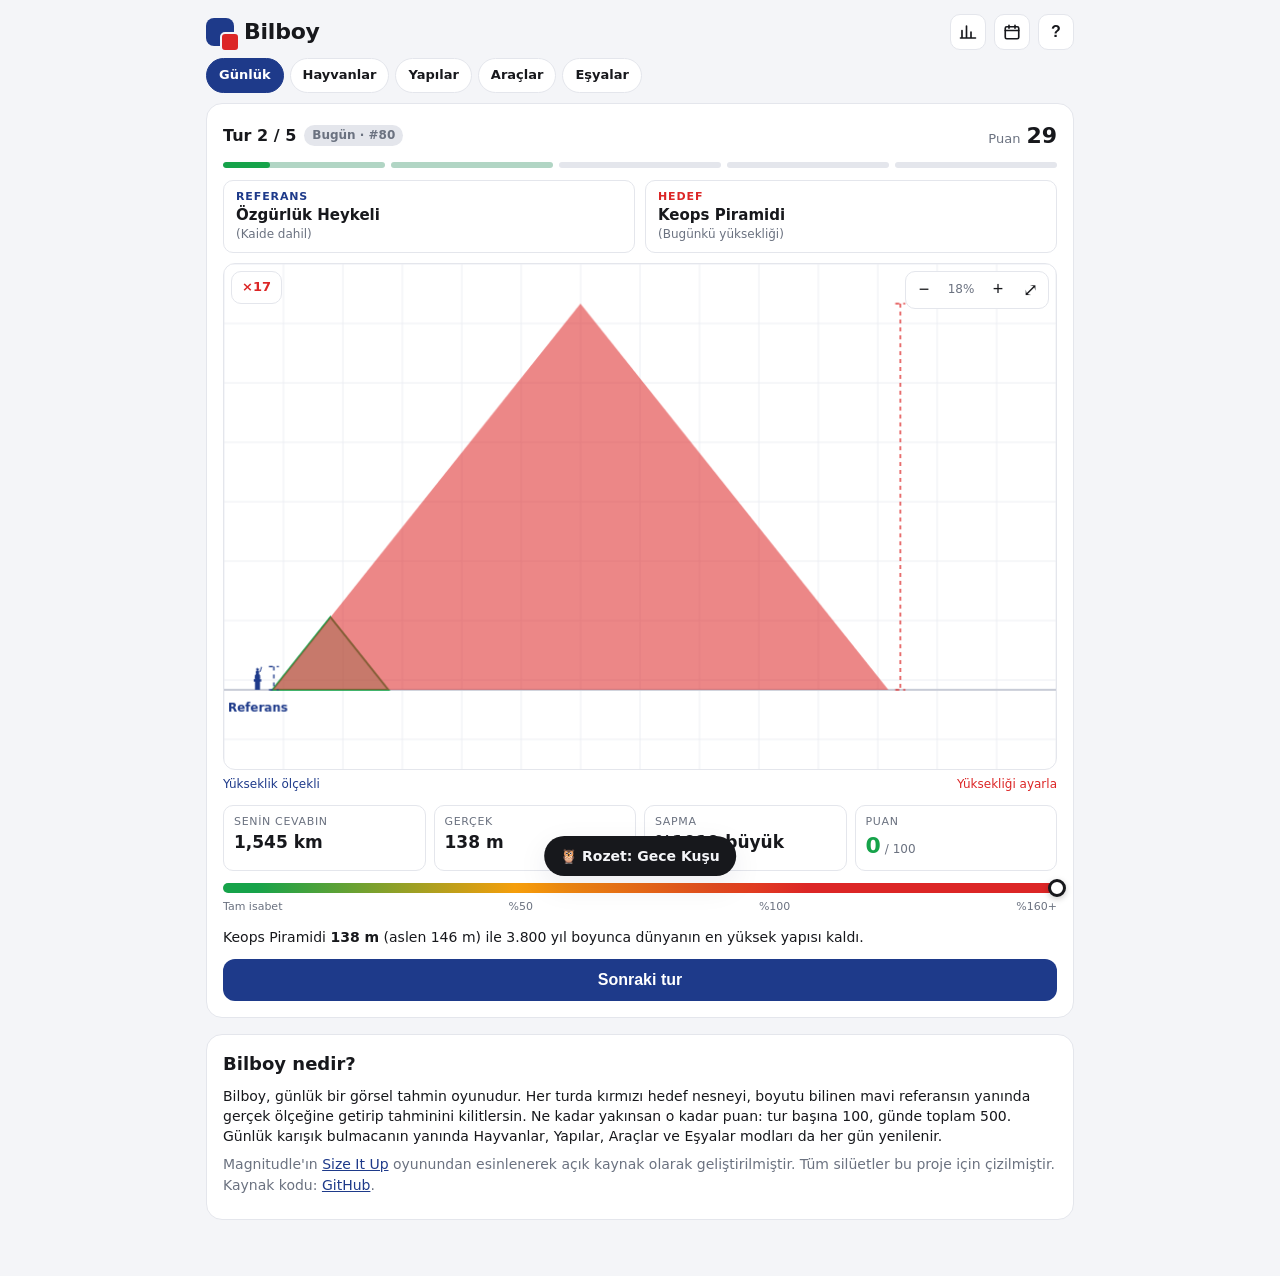
==== tools/test.html @ 08466bb7 "Bilboy: modlar, istatistik, rozetler, arşiv, meydan okuma, PWA - Oyun Boyutla -> Bilboy olarak yenid" ====
<!doctype html><html lang="tr"><head><meta charset="utf-8"><title>test</title>
<script>
window.__errs=[];window.onerror=(m,s,l,c)=>{__errs.push(m+" @"+l+":"+c)};
window.addEventListener("unhandledrejection",e=>__errs.push("rej:"+e.reason));
</script>
<link rel="stylesheet" href="../style.css"></head>
<body><div id="app"></div>
<script>
// index.html gövdesini yükle (script'ler hariç), sonra data.js + game.js çalıştır
(async()=>{
  const html=await (await fetch("../index.html")).text();
  const body=html.slice(html.indexOf("<body>")+6, html.indexOf("</body>")).replace(/<script[\s\S]*?<\/script>/g,"");
  document.getElementById("app").innerHTML=body;
  for(const f of ["../data.js","../game.js"]){const s=document.createElement("script");s.src=f;await new Promise((ok,err)=>{s.onload=ok;s.onerror=()=>err(f);document.body.appendChild(s)});}
  const log=[];const $=id=>document.getElementById(id);
  const click=id=>$(id).click();
  try{
    log.push("mode tabs: "+document.querySelectorAll(".mode").length);
    log.push("help open: "+!$("help").classList.contains("hidden"));
    click("btn-help-close");
    // 5 tur oyna: her turda kaydırıcıyı farklı konuma getir
    const stop=new URLSearchParams(location.search).get("stop");
    for(let i=0;i<5;i++){
      const r=$("size-range"); r.value=[500,700,300,650,520][i]; r.dispatchEvent(new Event("input"));
      log.push(`tur ${i+1}: ${$("target-name").textContent} vs ${$("ref-name").textContent} oran=${$("ratio").textContent}`);
      click("btn-lock");
      log.push(`  -> cevap ${$("res-guess").textContent} gerçek ${$("res-actual").textContent} sapma ${$("res-error").textContent} puan ${$("res-score").textContent}`);
      await new Promise(r=>setTimeout(r,800));
      if(stop==="result"){document.title="DONE";return;}
      click("btn-next");
    }
    if(stop==="final"){document.title="DONE";return;}
    log.push("final gizli mi: "+$("final").classList.contains("hidden")+" toplam="+$("final-pts").textContent+" başlık="+$("final-title").textContent);
    log.push("rozet: "+$("final-badges").textContent.trim());
    log.push("countdown: "+$("countdown").textContent);
    click("btn-stats"); log.push("stats: "+$("stat-grid").textContent.replace(/\s+/g," ")); 
    document.querySelector('[data-close="stats"]').click();
    click("btn-archive"); log.push("archive rows: "+document.querySelectorAll(".archive-row").length+" "+document.querySelector(".archive-row").textContent);
    document.querySelector('[data-close="archive"]').click();
    click("btn-review"); log.push("review tur1: "+$("res-score").textContent+" btn="+$("btn-next").textContent);
    // storage
    log.push("storage keys: "+Object.keys(localStorage).join(","));
    // yeniden yükleme simülasyonu: aynı sayfada tekrar başlatılamaz; kaydı kontrol et
    const g=JSON.parse(localStorage.getItem("bilboy:g:gunluk:"+new Date().toISOString().slice(0,10)));
    log.push("saved done="+(g&&g.done)+" total="+(g&&g.total));
  }catch(e){log.push("TEST ERR: "+e.stack)}
  document.title="DONE";
  const pre=document.createElement("pre");pre.id="out";pre.textContent="ERRORS:\n"+__errs.join("\n")+"\nLOG:\n"+log.join("\n");document.body.prepend(pre);
})();
</script></body></html>
---- style.css ----
:root {
  --bg: #f4f5f8;
  --card: #ffffff;
  --text: #17181c;
  --muted: #6b7280;
  --line: #e4e6ec;
  --ref: #1e3a8a;
  --target: #dc2626;
  --correct: #16a34a;
  --warn: #f59e0b;
  --accent: #1e3a8a;
  --accent-text: #ffffff;
  --grid: #eceef3;
  --ground: #c7cbd6;
  --shadow: 0 10px 30px rgba(20, 30, 60, 0.08);
}
@media (prefers-color-scheme: dark) {
  :root:not([data-theme="light"]) {
    --bg: #0f1117;
    --card: #181b23;
    --text: #eef0f5;
    --muted: #9aa1ae;
    --line: #2a2e3a;
    --ref: #60a5fa;
    --target: #f87171;
    --correct: #4ade80;
    --warn: #fbbf24;
    --accent: #60a5fa;
    --accent-text: #0f1117;
    --grid: #1f2330;
    --ground: #3a4052;
    --shadow: 0 10px 30px rgba(0, 0, 0, 0.35);
  }
}

* { box-sizing: border-box; }
html, body { margin: 0; }
body {
  background: var(--bg);
  color: var(--text);
  font-family: system-ui, -apple-system, "Segoe UI", Roboto, sans-serif;
  line-height: 1.45;
  -webkit-font-smoothing: antialiased;
  padding-bottom: env(safe-area-inset-bottom);
}
a { color: var(--accent); }
kbd {
  font-family: inherit; font-size: 11px; padding: 1px 5px; border-radius: 5px;
  border: 1px solid var(--line); background: var(--bg); color: var(--text);
}

/* ---- üst çubuk ---- */
.top {
  display: flex; align-items: center; justify-content: space-between;
  max-width: 900px; margin: 0 auto; padding: 14px 16px 8px;
}
.brand { display: flex; align-items: center; gap: 10px; text-decoration: none; color: inherit; }
.brand h1 { font-size: 22px; margin: 0; letter-spacing: -0.01em; }
.logo {
  width: 28px; height: 28px; border-radius: 8px; background: var(--ref);
  position: relative;
}
.logo::after {
  content: ""; position: absolute; right: -6px; bottom: -6px;
  width: 16px; height: 16px; border-radius: 5px; background: var(--target);
  border: 2px solid var(--bg);
}
.top-actions { display: flex; gap: 8px; }
.icon-btn {
  width: 36px; height: 36px; border-radius: 10px; border: 1px solid var(--line);
  background: var(--card); color: var(--text); font-weight: 700; cursor: pointer;
  display: inline-flex; align-items: center; justify-content: center; font-size: 16px;
}
.icon-btn:hover { border-color: var(--muted); }

/* ---- mod sekmeleri ---- */
.modes {
  max-width: 900px; margin: 0 auto; padding: 0 16px 10px;
  display: flex; gap: 6px; overflow-x: auto; scrollbar-width: none;
}
.modes::-webkit-scrollbar { display: none; }
.mode {
  flex: 0 0 auto; padding: 7px 12px; border-radius: 999px; border: 1px solid var(--line);
  background: var(--card); color: var(--text); text-decoration: none; font-size: 13px; font-weight: 600;
  display: inline-flex; align-items: center; gap: 6px; white-space: nowrap;
}
.mode.active { background: var(--accent); color: var(--accent-text); border-color: var(--accent); }
.mode-done {
  font-size: 11px; padding: 1px 6px; border-radius: 999px; background: var(--correct); color: #fff;
}
.mode.active .mode-done { background: rgba(255,255,255,0.25); }

main { max-width: 900px; margin: 0 auto; padding: 0 16px 40px; }
.card {
  background: var(--card); border: 1px solid var(--line); border-radius: 16px;
  padding: 16px; margin-bottom: 16px;
}
.hidden { display: none !important; }
.muted { color: var(--muted); }

.banner {
  border-radius: 12px; padding: 10px 14px; margin-bottom: 12px; font-size: 14px;
  background: color-mix(in srgb, var(--warn) 18%, var(--card)); border: 1px solid color-mix(in srgb, var(--warn) 50%, var(--line));
}

/* ---- HUD ---- */
.hud { display: flex; justify-content: space-between; align-items: center; }
.hud-left { display: flex; align-items: center; gap: 8px; font-weight: 600; flex-wrap: wrap; }
.pill {
  font-size: 12px; padding: 2px 8px; border-radius: 999px;
  background: var(--line); color: var(--muted); font-weight: 600;
}
.hud-right { display: flex; align-items: baseline; gap: 6px; }
.score-label { color: var(--muted); font-size: 13px; }
#total-score { font-size: 22px; font-weight: 800; }

.dots { display: flex; gap: 6px; margin: 10px 0 12px; }
.dots span { flex: 1; height: 6px; border-radius: 3px; background: var(--line); position: relative; overflow: hidden; }
.dots span.active { background: var(--accent); }
.dots span.done::after {
  content: ""; position: absolute; inset: 0; width: calc(var(--p, 0) * 100%); background: var(--correct); border-radius: 3px;
}
.dots span.done { background: color-mix(in srgb, var(--correct) 25%, var(--line)); }

.names { display: grid; grid-template-columns: 1fr 1fr; gap: 10px; margin-bottom: 10px; }
.name { display: flex; flex-direction: column; padding: 8px 12px; border-radius: 10px; border: 1px solid var(--line); min-width: 0; }
.name .tag { font-size: 11px; text-transform: uppercase; letter-spacing: 0.08em; font-weight: 700; }
.name.ref .tag { color: var(--ref); }
.name.target .tag { color: var(--target); }
.name strong { font-size: 15px; overflow-wrap: anywhere; }
.name small { color: var(--muted); font-size: 12px; }

/* ---- tahta ---- */
.board-wrap { position: relative; }
#board {
  display: block; width: 100%; height: auto; border-radius: 12px;
  border: 1px solid var(--line); background: var(--card);
  touch-action: none; user-select: none; -webkit-user-select: none;
  cursor: default;
}
.zoom {
  position: absolute; right: 8px; top: 8px; display: flex; gap: 2px; align-items: center;
  background: var(--card); border: 1px solid var(--line); border-radius: 10px; padding: 3px;
}
.zoom button {
  width: 30px; height: 30px; border: 0; border-radius: 8px; background: transparent;
  color: var(--text); font-size: 18px; cursor: pointer;
}
.zoom button:hover { background: var(--line); }
.zoom span { font-size: 12px; color: var(--muted); min-width: 40px; text-align: center; }
.ratio {
  position: absolute; left: 8px; top: 8px; font-size: 13px; font-weight: 700; color: var(--target);
  background: var(--card); border: 1px solid var(--line); border-radius: 10px; padding: 6px 10px;
  font-variant-numeric: tabular-nums;
}

.labels { display: flex; justify-content: space-between; font-size: 12px; color: var(--muted); margin-top: 6px; }
#ref-scale-label { color: var(--ref); }
#target-scale-label { color: var(--target); }

/* ---- kontroller ---- */
.controls { margin-top: 10px; display: flex; flex-direction: column; gap: 10px; }
.fine { display: flex; align-items: center; gap: 10px; }
.fine-btn {
  width: 40px; height: 40px; border-radius: 10px; border: 1px solid var(--line); background: var(--card);
  color: var(--text); font-size: 20px; font-weight: 700; cursor: pointer; flex: 0 0 auto;
}
.fine-btn:hover { border-color: var(--muted); }
input[type="range"] { flex: 1; accent-color: var(--target); height: 32px; min-width: 0; }
.hint { margin: 0; color: var(--muted); font-size: 12.5px; }

button.primary {
  background: var(--accent); color: var(--accent-text); border: 0; border-radius: 12px;
  padding: 12px 18px; font-size: 16px; font-weight: 700; cursor: pointer; width: 100%;
}
button.primary:hover { filter: brightness(1.08); }
button.primary:disabled { opacity: 0.5; cursor: not-allowed; }
button.ghost {
  background: transparent; color: var(--text); border: 1px solid var(--line); border-radius: 12px;
  padding: 12px 18px; font-size: 15px; font-weight: 600; cursor: pointer; width: 100%;
}
button.ghost:hover { border-color: var(--muted); }

/* ---- tur sonucu ---- */
.result { margin-top: 12px; animation: rise 0.35s ease-out; }
@keyframes rise { from { opacity: 0; transform: translateY(8px); } to { opacity: 1; transform: none; } }
.result-grid { display: grid; grid-template-columns: repeat(4, 1fr); gap: 8px; }
.result-grid > div {
  border: 1px solid var(--line); border-radius: 10px; padding: 8px 10px;
  display: flex; flex-direction: column; min-width: 0;
}
.result-grid .k { font-size: 11px; color: var(--muted); text-transform: uppercase; letter-spacing: 0.06em; }
.result-grid strong { font-size: 17px; overflow-wrap: anywhere; }
.result-grid .pts strong { color: var(--correct); font-size: 22px; }
.of { font-size: 12px; color: var(--muted); margin-left: 4px; font-weight: 500; }
@media (max-width: 520px) { .result-grid { grid-template-columns: 1fr 1fr; } }

.devbar { margin: 12px 0 4px; }
.devbar-track {
  position: relative; height: 10px; border-radius: 5px;
  background: linear-gradient(90deg, var(--correct) 0%, var(--correct) 4%, var(--warn) 35%, var(--target) 70%, var(--target) 100%);
}
.devbar-marker {
  position: absolute; top: 50%; width: 18px; height: 18px; border-radius: 50%;
  background: var(--card); border: 3px solid var(--text); transform: translate(-50%, -50%);
  transition: left 0.6s cubic-bezier(.2,.8,.2,1); box-shadow: 0 2px 6px rgba(0,0,0,0.2);
}
.devbar-labels { display: flex; justify-content: space-between; font-size: 11px; color: var(--muted); margin-top: 6px; }
.fact { margin: 12px 0; font-size: 14px; }

/* ---- final ---- */
#final { text-align: center; }
.final-score { font-size: 52px; font-weight: 900; line-height: 1; margin: 8px 0; letter-spacing: -0.02em; }
.compare { font-weight: 700; color: var(--warn); margin: 4px 0 8px; }
.final-rounds { list-style: none; padding: 0; margin: 12px 0; display: grid; grid-template-columns: repeat(5, 1fr); gap: 6px; }
.final-rounds li {
  border: 1px solid var(--line); border-radius: 10px; padding: 8px 6px; font-size: 12px;
  display: flex; flex-direction: column; gap: 2px; min-width: 0;
}
.final-rounds li span { color: var(--muted); overflow: hidden; text-overflow: ellipsis; white-space: nowrap; }
.final-rounds li b { font-size: 20px; }
@media (max-width: 520px) { .final-rounds { grid-template-columns: repeat(3, 1fr); } }
.final-actions { display: flex; gap: 8px; margin-top: 8px; }
.badges-earned { display: flex; flex-wrap: wrap; gap: 6px; justify-content: center; align-items: center; margin: 8px 0; }
.badges-earned .k { font-size: 12px; color: var(--muted); }
.badge-chip {
  font-size: 13px; font-weight: 700; padding: 4px 10px; border-radius: 999px;
  background: color-mix(in srgb, var(--warn) 20%, var(--card)); border: 1px solid var(--warn);
}
.note { color: var(--muted); font-size: 13px; }

.about h2 { font-size: 18px; margin: 0 0 8px; }
.about p { margin: 0 0 8px; font-size: 14px; }

/* ---- modallar ---- */
.modal {
  position: fixed; inset: 0; background: rgba(0,0,0,0.5); display: flex;
  align-items: center; justify-content: center; padding: 16px; z-index: 10;
}
.modal-box {
  background: var(--card); border-radius: 16px; padding: 20px; max-width: 520px; width: 100%;
  max-height: 90vh; overflow: auto; box-shadow: var(--shadow);
}
.modal-box h2 { margin: 0 0 12px; }
.modal-box h3 { margin: 16px 0 8px; font-size: 14px; color: var(--muted); text-transform: uppercase; letter-spacing: 0.06em; }
.modal-head { display: flex; justify-content: space-between; align-items: center; }
.modal-head h2 { margin: 0; }
.steps { padding-left: 20px; margin: 0 0 12px; }
.steps li { margin-bottom: 8px; font-size: 14px; }
.tip { font-size: 13px; color: var(--muted); }
.scoring { width: 100%; border-collapse: collapse; font-size: 13px; margin-bottom: 14px; }
.scoring th, .scoring td { border-bottom: 1px solid var(--line); padding: 4px 6px; text-align: left; }

.stat-grid { display: grid; grid-template-columns: repeat(3, 1fr); gap: 8px; margin-top: 10px; }
.stat-grid div { border: 1px solid var(--line); border-radius: 10px; padding: 10px; text-align: center; }
.stat-grid b { display: block; font-size: 24px; }
.stat-grid span { font-size: 12px; color: var(--muted); }
.hist-row { display: flex; align-items: center; gap: 8px; margin-bottom: 4px; font-size: 12px; }
.hist-row > span { width: 60px; color: var(--muted); text-align: right; }
.hist-bar {
  background: var(--accent); color: var(--accent-text); border-radius: 4px; padding: 2px 6px;
  font-weight: 700; font-size: 12px; text-align: right; min-width: 24px;
}
.badges { display: grid; grid-template-columns: repeat(3, 1fr); gap: 8px; }
.badge {
  border: 1px solid var(--line); border-radius: 10px; padding: 10px 8px; text-align: center;
  display: flex; flex-direction: column; gap: 2px;
}
.badge.locked { opacity: 0.4; filter: grayscale(1); }
.badge-icon { font-size: 24px; }
.badge b { font-size: 12px; }
.badge small { font-size: 10.5px; color: var(--muted); line-height: 1.3; }
@media (max-width: 420px) { .badges { grid-template-columns: repeat(2, 1fr); } }

.archive-list { display: flex; flex-direction: column; gap: 6px; margin-top: 10px; }
.archive-row {
  display: flex; justify-content: space-between; align-items: center; gap: 8px;
  border: 1px solid var(--line); border-radius: 10px; padding: 8px 12px; text-decoration: none; color: var(--text); font-size: 13px;
}
.archive-row:hover { border-color: var(--muted); }
.archive-row.done { border-color: color-mix(in srgb, var(--correct) 50%, var(--line)); }
.archive-row b { font-size: 15px; margin-right: 6px; }
.archive-row .sq { font-size: 11px; letter-spacing: 1px; }

/* ---- efektler ---- */
.confetti { position: fixed; inset: 0; width: 100%; height: 100%; pointer-events: none; z-index: 20; }
.toast {
  position: fixed; left: 50%; bottom: 24px; transform: translateX(-50%);
  background: var(--text); color: var(--bg); padding: 10px 16px; border-radius: 999px;
  font-size: 14px; font-weight: 600; z-index: 30; box-shadow: var(--shadow); animation: rise 0.25s ease-out;
  max-width: calc(100vw - 32px);
}
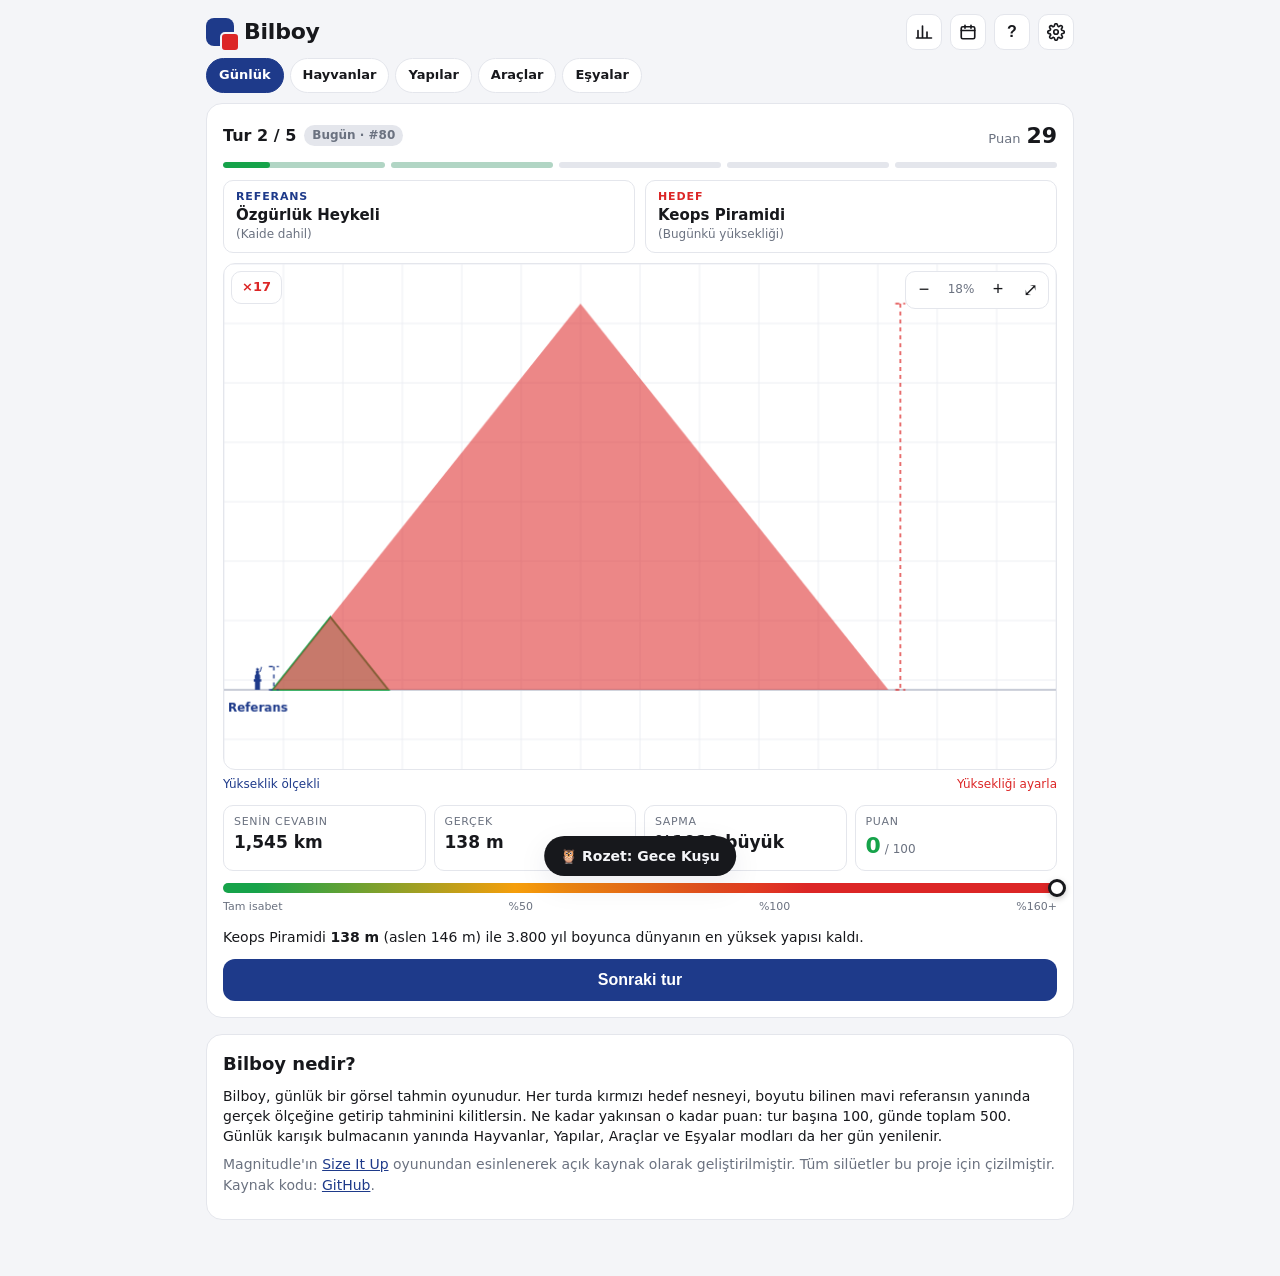
==== commit cad2303c: "İpucu sistemi, ayarlar (tema/ses/titreşim), ses efektleri, görsel paylaşım kartı Co-Authored-By: Cla" ====
--- a/tools/test.html
+++ b/tools/test.html
@@ -21,6 +21,7 @@
     // 5 tur oyna: her turda kaydırıcıyı farklı konuma getir
     const stop=new URLSearchParams(location.search).get("stop");
     for(let i=0;i<5;i++){
+      if(i===0&&new URLSearchParams(location.search).get("hint")){click("btn-hint");log.push("ipucu: "+$("ref-hint").textContent+" btn disabled="+$("btn-hint").disabled);}
       const r=$("size-range"); r.value=[500,700,300,650,520][i]; r.dispatchEvent(new Event("input"));
       log.push(`tur ${i+1}: ${$("target-name").textContent} vs ${$("ref-name").textContent} oran=${$("ratio").textContent}`);
       click("btn-lock");
@@ -33,6 +34,7 @@
     log.push("final gizli mi: "+$("final").classList.contains("hidden")+" toplam="+$("final-pts").textContent+" başlık="+$("final-title").textContent);
     log.push("rozet: "+$("final-badges").textContent.trim());
     log.push("countdown: "+$("countdown").textContent);
+    click("btn-settings"); document.querySelector("#theme-seg [data-theme=light]").click(); log.push("tema: "+document.documentElement.dataset.theme+" settings="+localStorage.getItem("bilboy:settings")); document.querySelector("[data-close=settings]").click();
     click("btn-stats"); log.push("stats: "+$("stat-grid").textContent.replace(/\s+/g," ")); 
     document.querySelector('[data-close="stats"]').click();
     click("btn-archive"); log.push("archive rows: "+document.querySelectorAll(".archive-row").length+" "+document.querySelector(".archive-row").textContent);
--- a/style.css
+++ b/style.css
@@ -32,6 +32,22 @@
     --shadow: 0 10px 30px rgba(0, 0, 0, 0.35);
   }
 }
+:root[data-theme="dark"] {
+    --bg: #0f1117;
+    --card: #181b23;
+    --text: #eef0f5;
+    --muted: #9aa1ae;
+    --line: #2a2e3a;
+    --ref: #60a5fa;
+    --target: #f87171;
+    --correct: #4ade80;
+    --warn: #fbbf24;
+    --accent: #60a5fa;
+    --accent-text: #0f1117;
+    --grid: #1f2330;
+    --ground: #3a4052;
+    --shadow: 0 10px 30px rgba(0, 0, 0, 0.35);
+}
 
 * { box-sizing: border-box; }
 html, body { margin: 0; }
@@ -290,3 +306,18 @@
   font-size: 14px; font-weight: 600; z-index: 30; box-shadow: var(--shadow); animation: rise 0.25s ease-out;
   max-width: calc(100vw - 32px);
 }
+
+/* ---- ayarlar ---- */
+.setting { display: flex; justify-content: space-between; align-items: center; gap: 10px; padding: 10px 0; border-bottom: 1px solid var(--line); font-size: 14px; }
+.seg { display: inline-flex; border: 1px solid var(--line); border-radius: 10px; overflow: hidden; }
+.seg button { border: 0; background: transparent; color: var(--text); padding: 7px 12px; font-size: 13px; cursor: pointer; }
+.seg button + button { border-left: 1px solid var(--line); }
+.seg button.on { background: var(--accent); color: var(--accent-text); }
+button.danger { color: var(--target); border-color: color-mix(in srgb, var(--target) 50%, var(--line)); margin-top: 12px; }
+
+/* ---- ipucu ---- */
+.lock-row { display: flex; gap: 8px; }
+.hint-btn { width: auto; flex: 0 0 auto; white-space: nowrap; padding: 12px 14px; }
+.hint-btn .cost { font-size: 11px; color: var(--muted); }
+.hint-btn:disabled { opacity: 0.5; cursor: not-allowed; }
+.hint-val { color: var(--ref); font-weight: 700; }
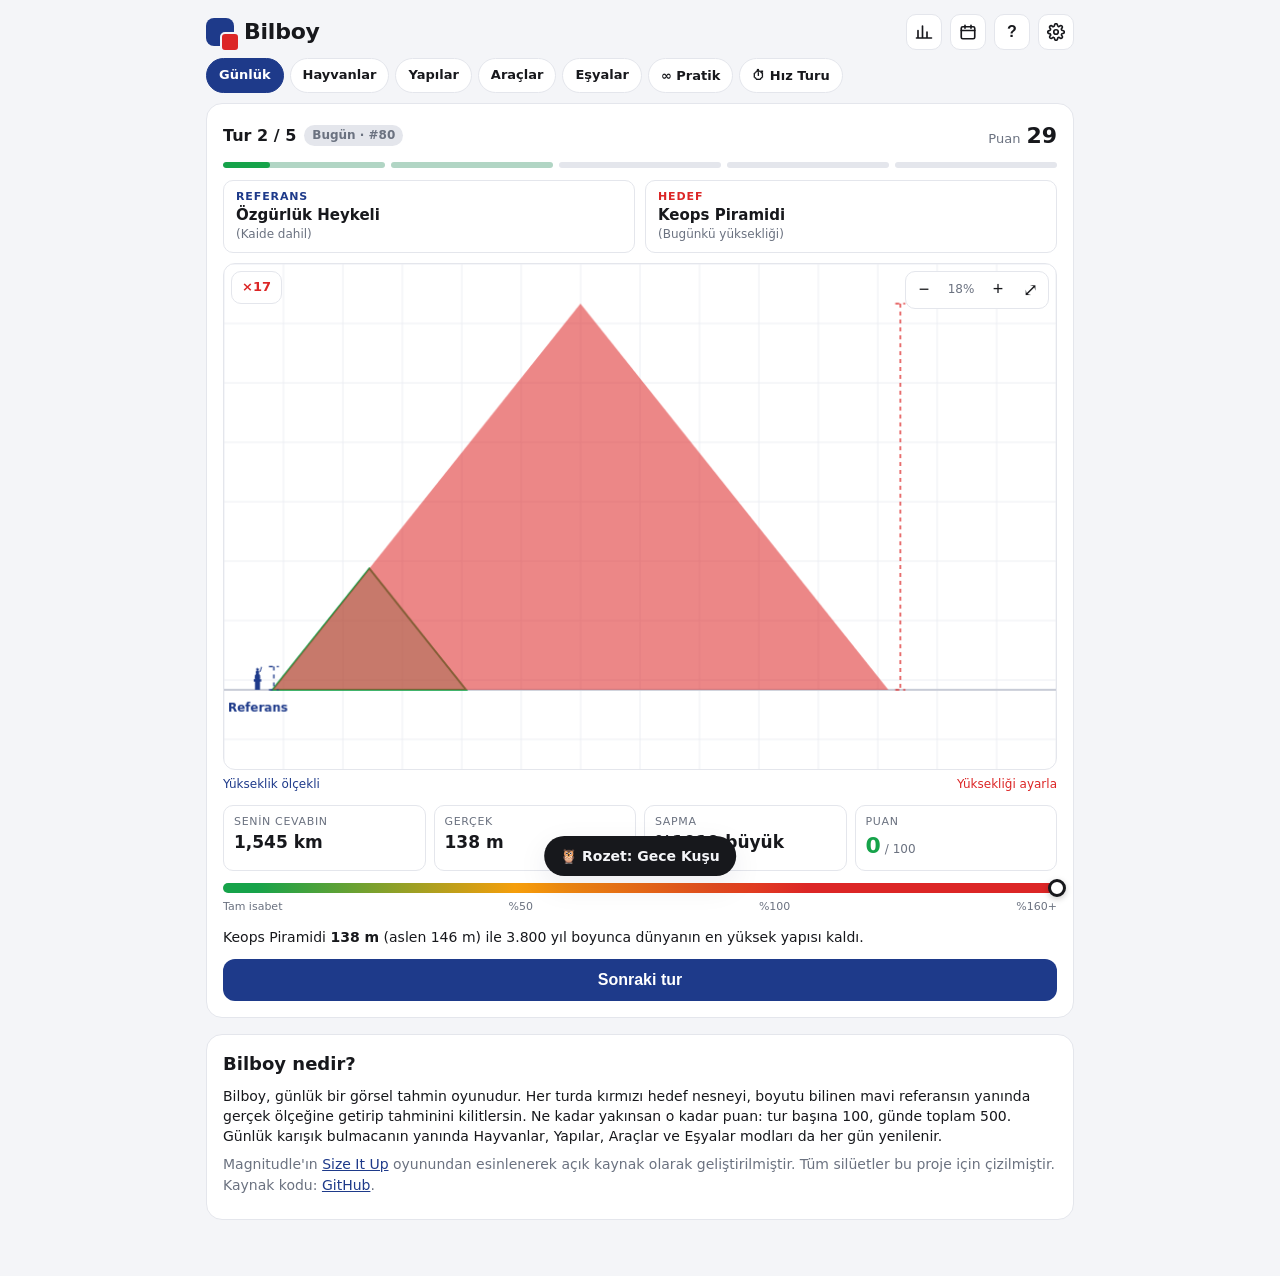
==== commit 8c1e49bd: "Hız Turu modu, pratik/hız çipleri, og:image, erişilebilirlik iyileştirmeleri Co-Authored-By: Claude " ====
--- a/tools/test.html
+++ b/tools/test.html
@@ -1,6 +1,6 @@
 <!doctype html><html lang="tr"><head><meta charset="utf-8"><title>test</title>
 <script>
-window.__errs=[];window.onerror=(m,s,l,c)=>{__errs.push(m+" @"+l+":"+c)};
+window.__errs=[];window.onerror=(m,s,l,c)=>{__errs.push(m+" @"+l+":"+c);const d=document.createElement("pre");d.id="err";d.textContent="ERR "+m+" @"+l+":"+c;document.body.prepend(d)};
 window.addEventListener("unhandledrejection",e=>__errs.push("rej:"+e.reason));
 </script>
 <link rel="stylesheet" href="../style.css"></head>
@@ -20,6 +20,12 @@
     click("btn-help-close");
     // 5 tur oyna: her turda kaydırıcıyı farklı konuma getir
     const stop=new URLSearchParams(location.search).get("stop");
+    if(new URLSearchParams(location.search).get("speed")){
+      document.getElementById("mode-speed").click();
+      for(let i=0;i<4;i++){ const r=$("size-range"); r.value=500+i*60; r.dispatchEvent(new Event("input")); click("btn-lock"); log.push("hız tur "+(i+1)+": "+$("res-score").textContent+" etiket="+$("mode-label").textContent+" next gizli="+$("btn-next").classList.contains("hidden")); await new Promise(r=>setTimeout(r,1600)); }
+      log.push("toplam="+$("total-score").textContent+" tur etiketi="+$("round-label").textContent);
+      document.title="DONE"; const pre=document.createElement("pre");pre.id="out";pre.textContent="ERRORS:\n"+__errs.join("\n")+"\nLOG:\n"+log.join("\n");document.body.prepend(pre); return;
+    }
     for(let i=0;i<5;i++){
       if(i===0&&new URLSearchParams(location.search).get("hint")){click("btn-hint");log.push("ipucu: "+$("ref-hint").textContent+" btn disabled="+$("btn-hint").disabled);}
       const r=$("size-range"); r.value=[500,700,300,650,520][i]; r.dispatchEvent(new Event("input"));
--- a/style.css
+++ b/style.css
@@ -101,6 +101,8 @@
   display: inline-flex; align-items: center; gap: 6px; white-space: nowrap;
 }
 .mode.active { background: var(--accent); color: var(--accent-text); border-color: var(--accent); }
+.mode-btn { cursor: pointer; font-family: inherit; }
+:focus-visible { outline: 2px solid var(--accent); outline-offset: 2px; }
 .mode-done {
   font-size: 11px; padding: 1px 6px; border-radius: 999px; background: var(--correct); color: #fff;
 }
@@ -321,3 +323,19 @@
 .hint-btn .cost { font-size: 11px; color: var(--muted); }
 .hint-btn:disabled { opacity: 0.5; cursor: not-allowed; }
 .hint-val { color: var(--ref); font-weight: 700; }
+
+/* ---- ölçek merdiveni ---- */
+.ladder-title { font-size: 12px; color: var(--muted); text-transform: uppercase; letter-spacing: 0.06em; margin: 14px 0 6px; }
+.ladder { display: flex; flex-wrap: wrap; justify-content: center; gap: 6px; }
+.ladder-item {
+  width: 76px; display: flex; flex-direction: column; align-items: center; gap: 3px;
+  border: 1px solid var(--line); border-radius: 10px; padding: 6px 4px;
+}
+.ladder-item svg { width: 56px; height: 56px; }
+.ladder-item.ref svg { fill: var(--ref); }
+.ladder-item.target svg { fill: var(--target); }
+.ladder-item b { font-size: 10.5px; line-height: 1.2; text-align: center; overflow: hidden; display: -webkit-box; -webkit-line-clamp: 2; -webkit-box-orient: vertical; }
+.ladder-item small { font-size: 10.5px; color: var(--muted); }
+
+.pill.urgent { background: var(--target); color: #fff; animation: pulse 0.5s infinite alternate; }
+@keyframes pulse { from { opacity: 1; } to { opacity: 0.6; } }
